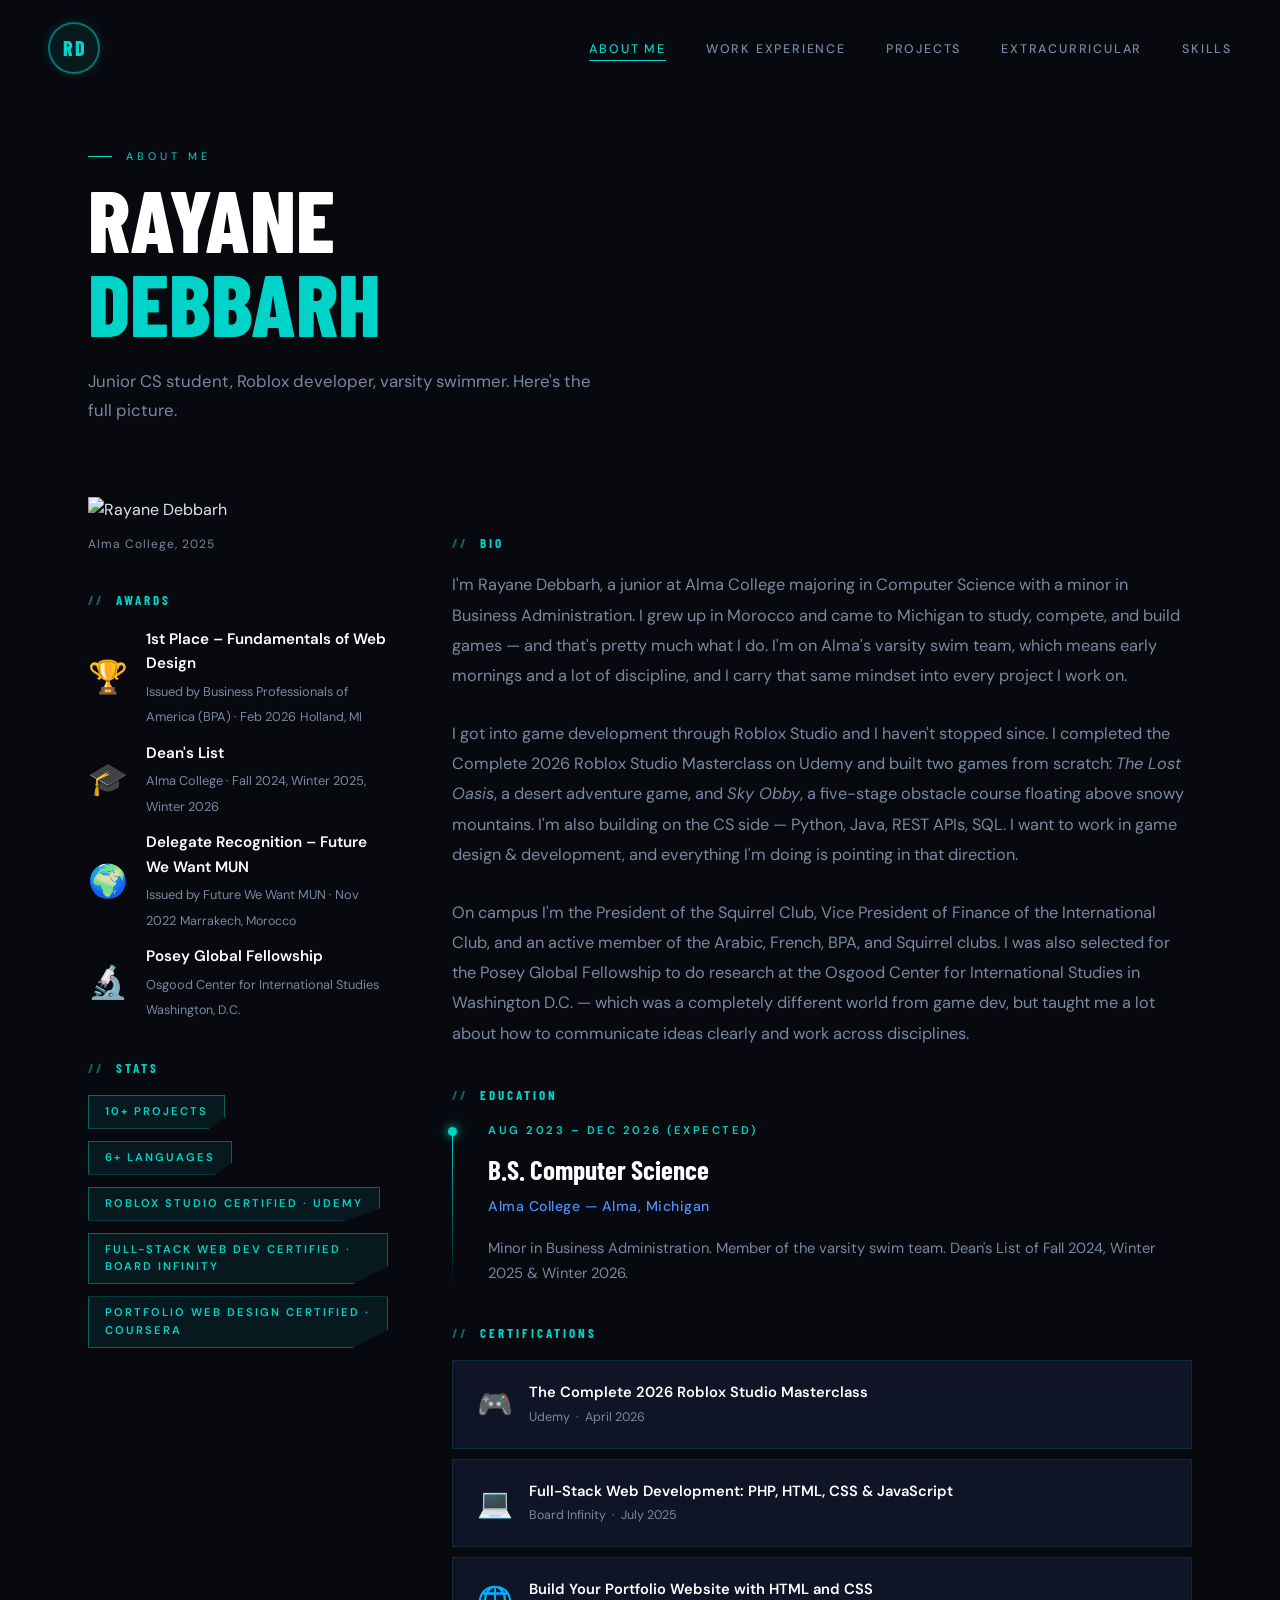
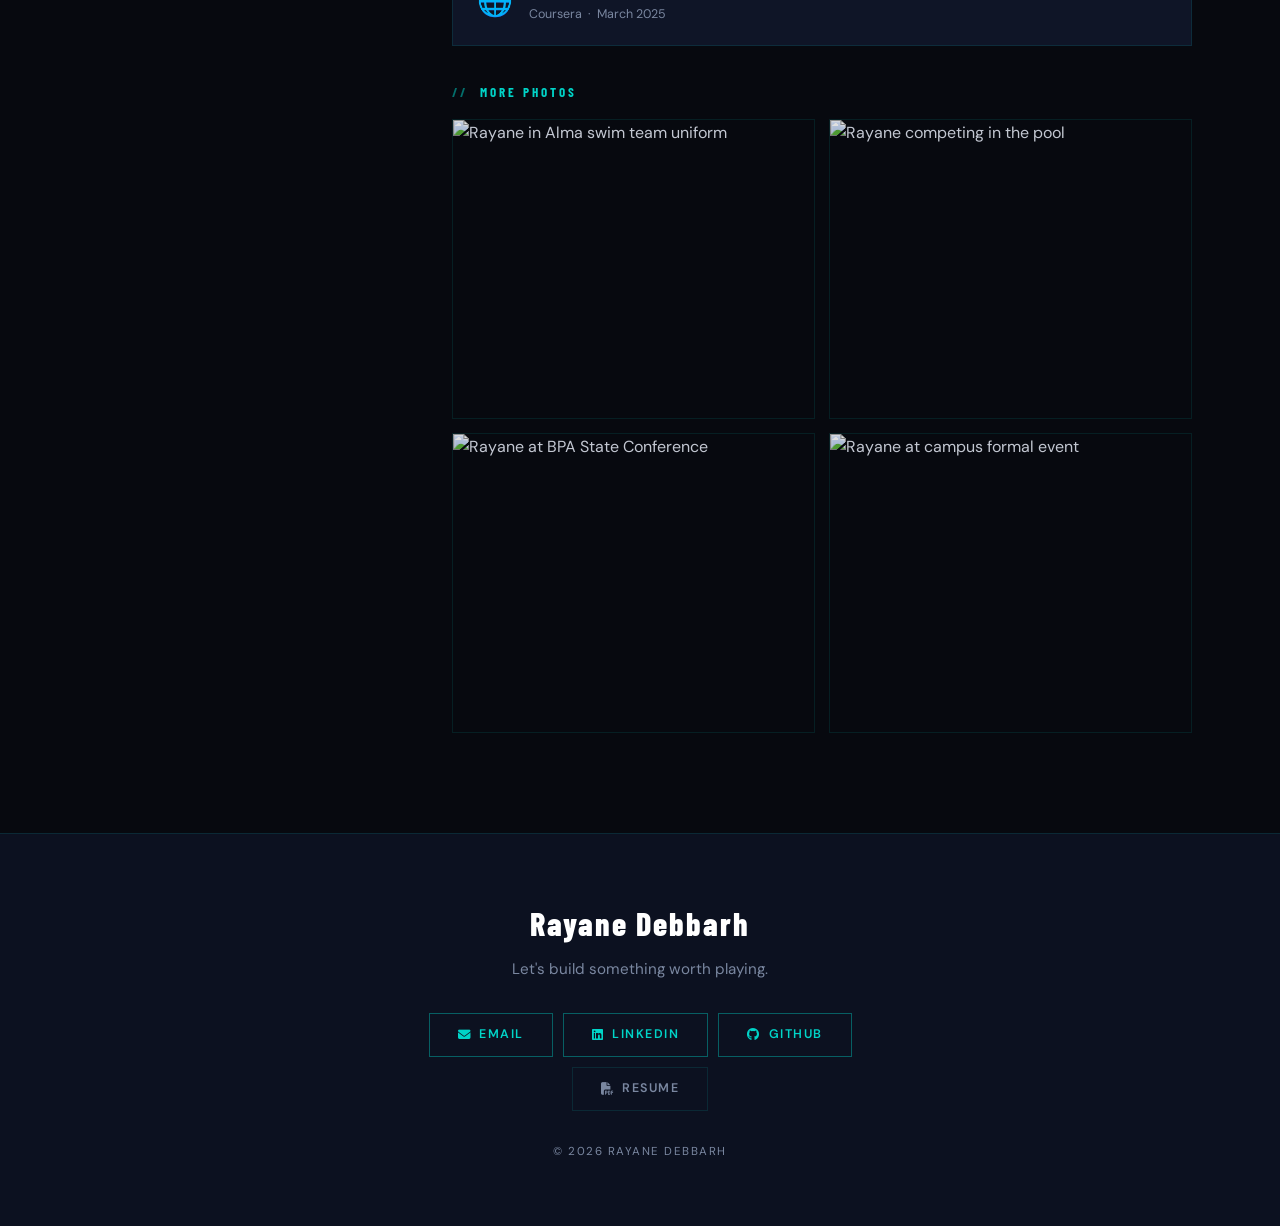
==== about.html @ fa579491 "Add files via upload" ====
<!DOCTYPE html>
<html lang="en">
<head>
  <meta charset="UTF-8" />
  <meta name="viewport" content="width=device-width, initial-scale=1.0" />
  <title>About Me — Rayane Debbarh</title>
  <link rel="stylesheet" href="style.css" />
  <link rel="stylesheet" href="https://cdnjs.cloudflare.com/ajax/libs/font-awesome/6.5.0/css/all.min.css" crossorigin="anonymous" />
</head>
<body>

<div class="page-hero">
  <p class="page-hero-label">About Me</p>
  <h1 class="page-hero-title">RAYANE<br><span class="accent">DEBBARH</span></h1>
  <p class="page-hero-sub">Junior CS student, Roblox developer, varsity swimmer. Here's the full picture.</p>
</div>

<div class="page-content">

  <div class="about-full-grid fade-in">

    <!-- LEFT: Photo column -->
    <div>
      <!-- PRIMARY PHOTO — swap src to change main about portrait -->
      <img src="../uploads/IMG_0826.jpeg" alt="Rayane Debbarh" />
      <p class="about-photo-caption">Alma College, 2025</p>

      <!-- AWARDS block under photo -->
      <p class="about-section-heading">Awards</p>
      <div style="display:flex;flex-direction:column;gap:12px;">
        <div class="award-item">
          <span class="award-icon">🏆</span>
          <div class="award-text">
            <strong>1st Place – Fundamentals of Web Design</strong>
            <span>Issued by Business Professionals of America (BPA) · Feb 2026</span>
            <span style="color:var(--text-muted);font-size:0.78rem;">Holland, MI</span>
          </div>
        </div>
        <div class="award-item">
          <span class="award-icon">🎓</span>
          <div class="award-text">
            <strong>Dean's List</strong>
            <span>Alma College · Fall 2024, Winter 2025, Winter 2026</span>
          </div>
        </div>
        <div class="award-item">
          <span class="award-icon">🌍</span>
          <div class="award-text">
            <strong>Delegate Recognition – Future We Want MUN</strong>
            <span>Issued by Future We Want MUN · Nov 2022</span>
            <span style="color:var(--text-muted);font-size:0.78rem;">Marrakech, Morocco</span>
          </div>
        </div>
        <div class="award-item">
          <span class="award-icon">🔬</span>
          <div class="award-text">
            <strong>Posey Global Fellowship</strong>
            <span>Osgood Center for International Studies</span>
            <span style="color:var(--text-muted);font-size:0.78rem;">Washington, D.C.</span>
          </div>
        </div>
      </div>

      <!-- HUD badges -->
      <p class="about-section-heading">Stats</p>
      <div class="hud-badges" style="flex-direction:column;align-items:flex-start;">
        <span class="hud-badge">10+ Projects</span>
        <span class="hud-badge">6+ Languages</span>
        <span class="hud-badge">Roblox Studio Certified &middot; Udemy</span>
        <span class="hud-badge">Full-Stack Web Dev Certified &middot; Board Infinity</span>
        <span class="hud-badge">Portfolio Web Design Certified &middot; Coursera</span>
      </div>
    </div>

    <!-- RIGHT: Bio column -->
    <div>
      <p class="about-section-heading">Bio</p>
      <p class="about-body-text">
        I'm Rayane Debbarh, a junior at Alma College majoring in Computer Science with a minor in Business Administration. I grew up in Morocco and came to Michigan to study, compete, and build games — and that's pretty much what I do. I'm on Alma's varsity swim team, which means early mornings and a lot of discipline, and I carry that same mindset into every project I work on.
      </p>
      <p class="about-body-text">
        I got into game development through Roblox Studio and I haven't stopped since. I completed the Complete 2026 Roblox Studio Masterclass on Udemy and built two games from scratch: <em>The Lost Oasis</em>, a desert adventure game, and <em>Sky Obby</em>, a five-stage obstacle course floating above snowy mountains. I'm also building on the CS side — Python, Java, REST APIs, SQL. I want to work in game design & development, and everything I'm doing is pointing in that direction.
      </p>
      <p class="about-body-text">
        On campus I'm the President of the Squirrel Club, Vice President of Finance of the International Club, and an active member of the Arabic, French, BPA, and Squirrel clubs. I was also selected for the Posey Global Fellowship to do research at the Osgood Center for International Studies in Washington D.C. — which was a completely different world from game dev, but taught me a lot about how to communicate ideas clearly and work across disciplines.
      </p>

      <p class="about-section-heading">Education</p>
      <div class="timeline" style="margin-top:8px;">
        <div class="timeline-entry">
          <div class="timeline-dot"></div>
          <p class="timeline-date">Aug 2023 – Dec 2026 (Expected)</p>
          <p class="timeline-role">B.S. Computer Science</p>
          <p class="timeline-org">Alma College — Alma, Michigan</p>
          <p class="timeline-desc">Minor in Business Administration. Member of the varsity swim team. Dean's List of Fall 2024, Winter 2025 &amp; Winter 2026.</p>
        </div>
      </div>

      <p class="about-section-heading">Certifications</p>
      <div style="display:flex;flex-direction:column;gap:10px;margin-top:8px;">
        <div class="cert-card">
          <span class="cert-icon">🎮</span>
          <div>
            <p class="cert-name">The Complete 2026 Roblox Studio Masterclass</p>
            <p class="cert-meta">Udemy &nbsp;·&nbsp; April 2026</p>
          </div>
        </div>
        <div class="cert-card">
          <span class="cert-icon">💻</span>
          <div>
            <p class="cert-name">Full-Stack Web Development: PHP, HTML, CSS &amp; JavaScript</p>
            <p class="cert-meta">Board Infinity &nbsp;·&nbsp; July 2025</p>
          </div>
        </div>
        <div class="cert-card">
          <span class="cert-icon">🌐</span>
          <div>
            <p class="cert-name">Build Your Portfolio Website with HTML and CSS</p>
            <p class="cert-meta">Coursera &nbsp;·&nbsp; March 2025</p>
          </div>
        </div>
      </div>

      <p class="about-section-heading">More Photos</p>
      <div style="display:grid;grid-template-columns:repeat(2,1fr);gap:14px;margin-top:12px;">
        <!-- SWIM TEAM UNIFORM — full body shot -->
        <img src="../uploads/IMG_1501.jpeg" alt="Rayane in Alma swim team uniform"
          style="width:100%;height:300px;object-fit:contain;object-position:center top;border:1px solid var(--border);filter:brightness(0.88);" />
        <!-- COMPETITION SWIMMING — in the pool -->
        <img src="../uploads/IMG_1449.jpeg" alt="Rayane competing in the pool"
          style="width:100%;height:300px;object-fit:contain;object-position:center;border:1px solid var(--border);filter:brightness(0.88);" />
        <!-- AWARD CEREMONY — full body at BPA -->
        <img src="../uploads/IMG_1140.jpeg" alt="Rayane at BPA State Conference"
          style="width:100%;height:300px;object-fit:contain;object-position:center top;border:1px solid var(--border);filter:brightness(0.88);" />
        <!-- FORMAL EVENT — full body bow tie -->
        <img src="../uploads/IMG_0907.jpeg" alt="Rayane at campus formal event"
          style="width:100%;height:300px;object-fit:contain;object-position:center top;border:1px solid var(--border);filter:brightness(0.88);" />
      </div>
    </div>

  </div>
</div>

<script src="shared.js?v=3"></script>
</body>
</html>
---- style.css ----
@import url('https://fonts.googleapis.com/css2?family=Barlow+Condensed:wght@400;600;700;800&family=DM+Sans:ital,opsz,wght@0,9..40,300;0,9..40,400;0,9..40,500;0,9..40,600;1,9..40,400&display=swap');

:root {
  --bg: #07090f;
  --bg-card: #0c1120;
  --bg-card-2: #0f1527;
  --border: rgba(0,212,200,0.12);
  --teal: #00d4c8;
  --teal-dim: rgba(0,212,200,0.08);
  --blue: #4f8eff;
  --text: #dde2ee;
  --text-muted: #7a87a0;
  --heading: 'Barlow Condensed', sans-serif;
  --body: 'DM Sans', sans-serif;
}

*, *::before, *::after { margin: 0; padding: 0; box-sizing: border-box; }
html { scroll-behavior: smooth; }
body { background: var(--bg); color: var(--text); font-family: var(--body); line-height: 1.6; overflow-x: hidden; }
img { display: block; max-width: 100%; }
a { color: inherit; }

/* ─── NAVBAR ─────────────────────────────────────────────── */
.navbar {
  position: fixed; top: 0; left: 0; right: 0; z-index: 200;
  padding: 22px 48px;
  transition: background 0.35s, padding 0.35s, border-color 0.35s;
  border-bottom: 1px solid transparent;
}
.navbar.scrolled {
  background: rgba(7,9,15,0.90);
  backdrop-filter: blur(20px);
  padding: 14px 48px;
  border-bottom-color: var(--border);
}
.nav-inner { max-width: 1200px; margin: 0 auto; display: flex; align-items: center; justify-content: space-between; }
.nav-logo {
  font-family: var(--heading); font-size: 1.5rem; font-weight: 800;
  color: var(--teal); text-decoration: none; letter-spacing: 3px;
}
.nav-links { display: flex; gap: 40px; list-style: none; }
.nav-links a {
  color: var(--text-muted); text-decoration: none;
  font-size: 0.78rem; font-weight: 500; letter-spacing: 1.8px; text-transform: uppercase;
  transition: color 0.2s; position: relative; padding-bottom: 2px;
}
.nav-links a::after {
  content: ''; position: absolute; bottom: -2px; left: 0; width: 0; height: 1px;
  background: var(--teal); transition: width 0.25s;
}
.nav-links a:hover, .nav-links a.active { color: var(--teal); }
.nav-links a:hover::after, .nav-links a.active::after { width: 100%; }
.nav-hamburger { display: none; background: none; border: 1px solid var(--border); color: var(--text); width: 36px; height: 36px; cursor: pointer; font-size: 1rem; transition: border-color 0.2s; }
.nav-hamburger:hover { border-color: var(--teal); color: var(--teal); }

/* ─── BUTTONS ─────────────────────────────────────────────── */
.btn {
  display: inline-flex; align-items: center; gap: 8px;
  padding: 11px 28px; font-family: var(--body); font-size: 0.78rem;
  font-weight: 600; letter-spacing: 1.5px; text-transform: uppercase;
  text-decoration: none; cursor: pointer; border: none; transition: all 0.22s;
}
.btn-primary {
  background: var(--teal); color: #07090f;
  clip-path: polygon(0 0, 100% 0, 100% 72%, 93% 100%, 0 100%);
}
.btn-primary:hover { background: #00ece4; transform: translateY(-2px); }
.btn-outline {
  background: transparent; color: var(--teal);
  border: 1px solid rgba(0,212,200,0.4);
}
.btn-outline:hover { background: var(--teal-dim); border-color: var(--teal); }
.btn-ghost { background: transparent; color: var(--text-muted); border: 1px solid var(--border); }
.btn-ghost:hover { color: var(--text); border-color: rgba(255,255,255,0.2); }

/* ─── HERO ─────────────────────────────────────────────────── */
.hero {
  position: relative; min-height: 100vh;
  display: flex; align-items: center; overflow: hidden;
}
#hero-canvas { position: absolute; inset: 0; z-index: 0; }
.hero-scanlines {
  position: absolute; inset: 0; z-index: 1; pointer-events: none;
  background-image: repeating-linear-gradient(0deg, transparent, transparent 3px, rgba(0,0,0,0.08) 3px, rgba(0,0,0,0.08) 4px);
}
.hero-grid-overlay {
  position: absolute; inset: 0; z-index: 1; pointer-events: none;
  background-image: linear-gradient(rgba(0,212,200,0.025) 1px, transparent 1px), linear-gradient(90deg, rgba(0,212,200,0.025) 1px, transparent 1px);
  background-size: 64px 64px;
}
.hero-inner {
  position: relative; z-index: 2;
  max-width: 1200px; margin: 0 auto; padding: 0 48px;
  display: flex; align-items: center; gap: 80px; width: 100%;
}
.hero-text { flex: 1; }
.hero-eyebrow {
  font-size: 0.7rem; font-weight: 600; letter-spacing: 4px; text-transform: uppercase;
  color: var(--teal); margin-bottom: 18px;
  display: flex; align-items: center; gap: 14px;
}
.hero-eyebrow::before { content: ''; width: 32px; height: 1px; background: var(--teal); flex-shrink: 0; }
.hero-name {
  font-family: var(--heading); font-size: clamp(3.8rem, 8.5vw, 7.5rem);
  font-weight: 800; line-height: 0.93; letter-spacing: -1px; color: #fff; margin-bottom: 14px;
}
.hero-name .accent { color: var(--teal); }
.hero-title {
  font-family: var(--heading); font-size: clamp(1.1rem, 2.5vw, 1.7rem);
  font-weight: 600; color: var(--blue); letter-spacing: 3px; text-transform: uppercase; margin-bottom: 26px;
}
.hero-tagline { font-size: 1.05rem; color: var(--text-muted); max-width: 440px; margin-bottom: 42px; line-height: 1.75; text-wrap: pretty; }
.hero-cta { display: flex; gap: 14px; flex-wrap: wrap; }
.hero-photo { flex-shrink: 0; width: 320px; }
.hero-photo-frame {
  position: relative;
  width: 100%;
}
.hero-photo-frame img {
  width: 100%; max-height: 420px; object-fit: contain;
  filter: grayscale(12%) contrast(1.05);
  clip-path: polygon(0 0, 100% 0, 100% 87%, 87% 100%, 0 100%);
  border: 1px solid var(--border); background: transparent;
}
.hero-photo-frame::after {
  content: ''; position: absolute; bottom: -8px; right: -8px;
  width: 100%; height: 100%;
  border: 1px solid rgba(0,212,200,0.2);
  clip-path: polygon(0 0, 100% 0, 100% 87%, 87% 100%, 0 100%);
  z-index: -1;
}

/* ─── SECTION SHARED ─────────────────────────────────────── */
.section { padding: 100px 48px; max-width: 1200px; margin: 0 auto; }
.section-header { margin-bottom: 56px; }
.section-label {
  font-size: 0.68rem; font-weight: 600; letter-spacing: 4px;
  text-transform: uppercase; color: var(--teal); margin-bottom: 10px;
}
.section-title {
  font-family: var(--heading); font-size: clamp(2rem, 5vw, 3.6rem);
  font-weight: 800; color: #fff; line-height: 0.97; letter-spacing: -0.5px;
}
.section-title .accent { color: var(--teal); }
.section-rule { width: 56px; height: 2px; background: linear-gradient(90deg, var(--teal), transparent); margin-top: 16px; }
.section-footer { margin-top: 50px; display: flex; justify-content: center; }

/* ─── FADE IN ─────────────────────────────────────────────── */
.fade-in { opacity: 0; transform: translateY(28px); transition: opacity 0.65s ease, transform 0.65s ease; }
.fade-in.visible { opacity: 1; transform: none; }
.fade-in.delay-1 { transition-delay: 0.1s; }
.fade-in.delay-2 { transition-delay: 0.2s; }
.fade-in.delay-3 { transition-delay: 0.3s; }

/* ─── ABOUT PREVIEW ──────────────────────────────────────── */
.about-preview-grid { display: grid; grid-template-columns: 260px 1fr; gap: 56px; align-items: center; }
.about-preview-photo img {
  width: 100%; max-height: 340px; object-fit: contain;
  background: #000;
  clip-path: polygon(0 0, 100% 0, 100% 88%, 88% 100%, 0 100%);
  border: 1px solid var(--border); filter: grayscale(10%);
}
.about-bio { font-size: 1.02rem; color: var(--text-muted); line-height: 1.82; margin-bottom: 28px; text-wrap: pretty; }
.hud-badges { display: flex; gap: 12px; flex-wrap: wrap; margin-bottom: 28px; }
.hud-badge {
  padding: 7px 16px; border: 1px solid rgba(0,212,200,0.4); color: var(--teal);
  font-size: 0.7rem; font-weight: 600; letter-spacing: 2px; text-transform: uppercase;
  background: var(--teal-dim);
  clip-path: polygon(0 0, 100% 0, 100% 65%, 88% 100%, 0 100%);
}

/* ─── AWARDS STRIP ───────────────────────────────────────── */
.awards-strip {
  background: var(--bg-card); border-top: 1px solid var(--border); border-bottom: 1px solid var(--border);
  padding: 44px 48px;
}
.awards-strip-inner { max-width: 1200px; margin: 0 auto; display: flex; gap: 64px; flex-wrap: wrap; align-items: center; }
.award-item { display: flex; align-items: center; gap: 18px; }
.award-icon { font-size: 2rem; }
.award-text strong { display: block; color: #fff; font-weight: 600; font-size: 0.95rem; margin-bottom: 2px; }
.award-text span { color: var(--text-muted); font-size: 0.8rem; }

/* ─── TIMELINE ───────────────────────────────────────────── */
.timeline { position: relative; padding-left: 36px; }
.timeline::before {
  content: ''; position: absolute; left: 0; top: 8px; bottom: 0; width: 1px;
  background: linear-gradient(to bottom, var(--teal) 0%, transparent 100%);
}
.timeline-entry { position: relative; margin-bottom: 52px; padding-bottom: 52px; border-bottom: 1px solid var(--border); }
.timeline-entry:last-child { border-bottom: none; margin-bottom: 0; padding-bottom: 0; }
.timeline-dot {
  position: absolute; left: -40px; top: 5px;
  width: 9px; height: 9px; border-radius: 50%;
  background: var(--teal); box-shadow: 0 0 10px var(--teal), 0 0 20px rgba(0,212,200,0.3);
}
.timeline-date { font-size: 0.7rem; font-weight: 600; letter-spacing: 2.5px; text-transform: uppercase; color: var(--teal); margin-bottom: 8px; }
.timeline-role { font-family: var(--heading); font-size: 1.7rem; font-weight: 700; color: #fff; margin-bottom: 4px; }
.timeline-org { color: var(--blue); font-size: 0.88rem; font-weight: 500; margin-bottom: 18px; letter-spacing: 0.5px; }
.timeline-desc { color: var(--text-muted); font-size: 0.92rem; line-height: 1.75; }
.timeline-bullets { color: var(--text-muted); font-size: 0.92rem; line-height: 1.75; padding-left: 18px; }
.timeline-bullets li { margin-bottom: 6px; }

/* ─── PROJECT CARDS ──────────────────────────────────────── */
.projects-grid { display: grid; grid-template-columns: repeat(2, 1fr); gap: 24px; }
.projects-grid.three-col { grid-template-columns: repeat(3, 1fr); }
.project-card {
  background: var(--bg-card); border: 1px solid var(--border);
  overflow: hidden; transition: border-color 0.25s, transform 0.25s, box-shadow 0.25s;
  position: relative; display: flex; flex-direction: column;
}
.project-card:hover {
  border-color: var(--teal); transform: translateY(-4px);
  box-shadow: 0 16px 48px rgba(0,212,200,0.1);
}
.project-card.featured { grid-column: span 1; }
.project-thumb {
  width: 100%; height: 220px; object-fit: contain;
  background: #000; display: block;
  filter: brightness(0.82); transition: filter 0.3s;
}
.project-card:hover .project-thumb { filter: brightness(0.97); }
.project-thumb-placeholder {
  width: 100%; height: 200px;
  background: repeating-linear-gradient(45deg, #0d1221, #0d1221 8px, #111829 8px, #111829 16px);
  display: flex; align-items: center; justify-content: center;
  font-size: 0.72rem; color: var(--text-muted); letter-spacing: 1px; font-family: monospace;
  text-align: center; padding: 20px;
}
.project-body { padding: 22px; flex: 1; display: flex; flex-direction: column; }
.project-type { font-size: 0.63rem; letter-spacing: 3px; text-transform: uppercase; color: var(--teal); margin-bottom: 8px; }
.project-name { font-family: var(--heading); font-size: 1.5rem; font-weight: 700; color: #fff; margin-bottom: 8px; }
.project-desc { font-size: 0.875rem; color: var(--text-muted); line-height: 1.65; margin-bottom: 16px; flex: 1; text-wrap: pretty; }
.tag-list { display: flex; gap: 6px; flex-wrap: wrap; margin-bottom: 18px; }
.tag {
  padding: 3px 10px; font-size: 0.65rem; font-weight: 600; letter-spacing: 1px; text-transform: uppercase;
  background: rgba(79,142,255,0.08); color: var(--blue); border: 1px solid rgba(79,142,255,0.2);
}
.tag.teal { background: var(--teal-dim); color: var(--teal); border-color: rgba(0,212,200,0.25); }
.project-link {
  font-size: 0.75rem; font-weight: 600; letter-spacing: 1.5px; text-transform: uppercase;
  color: var(--teal); text-decoration: none; display: inline-flex; align-items: center; gap: 6px;
  transition: gap 0.2s; margin-top: auto;
}
.project-link:hover { gap: 10px; }

/* ─── SKILLS ─────────────────────────────────────────────── */
.skills-preview-grid { display: grid; grid-template-columns: repeat(auto-fill, minmax(230px, 1fr)); gap: 20px; }
.skill-group { background: var(--bg-card); border: 1px solid var(--border); padding: 24px; transition: border-color 0.22s; }
.skill-group:hover { border-color: rgba(0,212,200,0.35); }
.skill-group-label { font-size: 0.65rem; font-weight: 700; letter-spacing: 3px; text-transform: uppercase; color: var(--teal); margin-bottom: 16px; }
.skill-pills { display: flex; flex-wrap: wrap; gap: 7px; }
.skill-pill {
  padding: 5px 12px; font-size: 0.76rem; font-weight: 500;
  background: rgba(255,255,255,0.03); color: var(--text); border: 1px solid var(--border);
  transition: border-color 0.2s, color 0.2s;
}
.skill-pill:hover { border-color: var(--teal); color: var(--teal); }

/* ─── EXTRAS CARDS ───────────────────────────────────────── */
.extras-grid { display: grid; grid-template-columns: repeat(auto-fill, minmax(300px, 1fr)); gap: 24px; }
.extra-card { background: var(--bg-card); border: 1px solid var(--border); overflow: hidden; transition: border-color 0.25s, transform 0.25s; }
.extra-card:hover { border-color: var(--teal); transform: translateY(-4px); }
.extra-thumb {
  width: 100%; height: 280px; object-fit: contain;
  background: #000; display: block;
  filter: brightness(0.7) saturate(0.8); transition: filter 0.3s;
}
.extra-card:hover .extra-thumb { filter: brightness(0.85) saturate(0.9); }
.extra-body { padding: 22px; }
.extra-title { font-family: var(--heading); font-size: 1.45rem; font-weight: 700; color: #fff; margin-bottom: 5px; }
.extra-sub { color: var(--teal); font-size: 0.7rem; font-weight: 600; letter-spacing: 2.5px; text-transform: uppercase; margin-bottom: 12px; }
.extra-desc { color: var(--text-muted); font-size: 0.87rem; line-height: 1.65; }

/* ─── FOOTER ─────────────────────────────────────────────── */
.site-footer { background: var(--bg-card); border-top: 1px solid var(--border); padding: 64px 48px; text-align: center; }
.footer-inner { max-width: 560px; margin: 0 auto; }
.footer-name { font-family: var(--heading); font-size: 2rem; font-weight: 800; color: #fff; letter-spacing: 2px; margin-bottom: 8px; }
.footer-tagline { color: var(--text-muted); font-size: 0.95rem; margin-bottom: 32px; }
.footer-links { display: flex; gap: 10px; justify-content: center; flex-wrap: wrap; margin-bottom: 32px; }
.footer-copy { color: var(--text-muted); font-size: 0.72rem; letter-spacing: 1.5px; text-transform: uppercase; }

/* ─── PAGE HERO ──────────────────────────────────────────── */
.page-hero { padding: 148px 48px 72px; max-width: 1200px; margin: 0 auto; }
.page-hero-label {
  font-size: 0.68rem; letter-spacing: 4px; text-transform: uppercase; color: var(--teal);
  margin-bottom: 12px; display: flex; align-items: center; gap: 14px;
}
.page-hero-label::before { content: ''; width: 24px; height: 1px; background: var(--teal); }
.page-hero-title {
  font-family: var(--heading); font-size: clamp(3rem, 7vw, 5.5rem);
  font-weight: 800; color: #fff; line-height: 0.95; margin-bottom: 22px;
}
.page-hero-title .accent { color: var(--teal); }
.page-hero-sub { color: var(--text-muted); font-size: 1.05rem; max-width: 540px; line-height: 1.75; text-wrap: pretty; }
.page-content { max-width: 1200px; margin: 0 auto; padding: 0 48px 100px; }

/* ─── ABOUT FULL ─────────────────────────────────────────── */
.about-full-grid { display: grid; grid-template-columns: 300px 1fr; gap: 64px; align-items: start; }
.about-full-photo img {
  width: 100%; height: auto; object-fit: contain; background: #000;
  border: 1px solid var(--border);
  clip-path: polygon(0 0, 100% 0, 100% 88%, 88% 100%, 0 100%); filter: grayscale(8%);
}
.about-photo-caption { color: var(--text-muted); font-size: 0.75rem; margin-top: 12px; letter-spacing: 1px; }
.about-body-text { font-size: 1.02rem; color: var(--text-muted); line-height: 1.85; margin-bottom: 28px; text-wrap: pretty; }
.about-section-heading {
  font-family: var(--heading); font-size: 0.82rem; font-weight: 700;
  letter-spacing: 3px; text-transform: uppercase; color: var(--teal);
  margin-bottom: 16px; margin-top: 36px;
  display: flex; align-items: center; gap: 12px;
}
.about-section-heading::before { content: '//'; opacity: 0.5; }
.about-extra-photos { display: grid; grid-template-columns: repeat(2, 1fr); gap: 12px; margin-top: 20px; }
.about-extra-photos img { width: 100%; height: 300px; object-fit: contain; background: #000; filter: brightness(0.8); border: 1px solid var(--border); }

/* ─── SKILLS FULL ────────────────────────────────────────── */
.skills-tree { display: grid; grid-template-columns: repeat(auto-fill, minmax(270px, 1fr)); gap: 20px; }
.skills-node { background: var(--bg-card); border: 1px solid var(--border); padding: 28px; transition: border-color 0.22s; }
.skills-node:hover { border-color: rgba(0,212,200,0.3); }
.skills-node-head {
  display: flex; align-items: center; gap: 12px;
  padding-bottom: 18px; margin-bottom: 20px; border-bottom: 1px solid var(--border);
}
.skills-node-icon { font-size: 1.4rem; }
.skills-node-title { font-family: var(--heading); font-size: 0.88rem; font-weight: 700; letter-spacing: 3px; text-transform: uppercase; color: var(--teal); }
.cert-card {
  background: var(--bg-card-2); border: 1px solid var(--border);
  padding: 20px 24px; display: flex; align-items: center; gap: 16px;
  transition: border-color 0.22s;
}
.cert-card:hover { border-color: var(--teal); }
.cert-icon { font-size: 1.8rem; }
.cert-name { color: #fff; font-weight: 600; font-size: 0.92rem; margin-bottom: 3px; }
.cert-meta { color: var(--text-muted); font-size: 0.78rem; }

/* ─── DIVIDER ────────────────────────────────────────────── */
.full-divider { border: none; border-top: 1px solid var(--border); margin: 0; }

/* ─── RESPONSIVE ─────────────────────────────────────────── */
@media (max-width: 960px) {
  .hero-inner { flex-direction: column-reverse; text-align: center; gap: 40px; padding: 0 32px; }
  .hero-photo { width: 240px; }
  .hero-eyebrow { justify-content: center; }
  .hero-tagline { margin-left: auto; margin-right: auto; }
  .hero-cta { justify-content: center; }
  .about-preview-grid { grid-template-columns: 1fr; }
  .about-preview-photo { max-width: 260px; margin: 0 auto; }
  .about-full-grid { grid-template-columns: 1fr; }
  .projects-grid { grid-template-columns: 1fr; }
  .projects-grid.three-col { grid-template-columns: repeat(2, 1fr); }
}
@media (max-width: 700px) {
  .navbar { padding: 16px 24px; }
  .navbar.scrolled { padding: 12px 24px; }
  .nav-links {
    display: none; position: fixed; top: 0; left: 0; right: 0; bottom: 0;
    background: rgba(7,9,15,0.98); flex-direction: column; align-items: center;
    justify-content: center; gap: 32px; z-index: 199;
  }
  .nav-links a { font-size: 1.1rem; letter-spacing: 3px; }
  .nav-links.open { display: flex; }
  .nav-hamburger { display: block; }
  .section { padding: 64px 24px; }
  .page-hero { padding: 120px 24px 56px; }
  .page-content { padding: 0 24px 72px; }
  .awards-strip { padding: 32px 24px; }
  .awards-strip-inner { gap: 32px; }
  .site-footer { padding: 48px 24px; }
  .projects-grid.three-col { grid-template-columns: 1fr; }
  .hero-photo-frame img { height: 300px; }
}
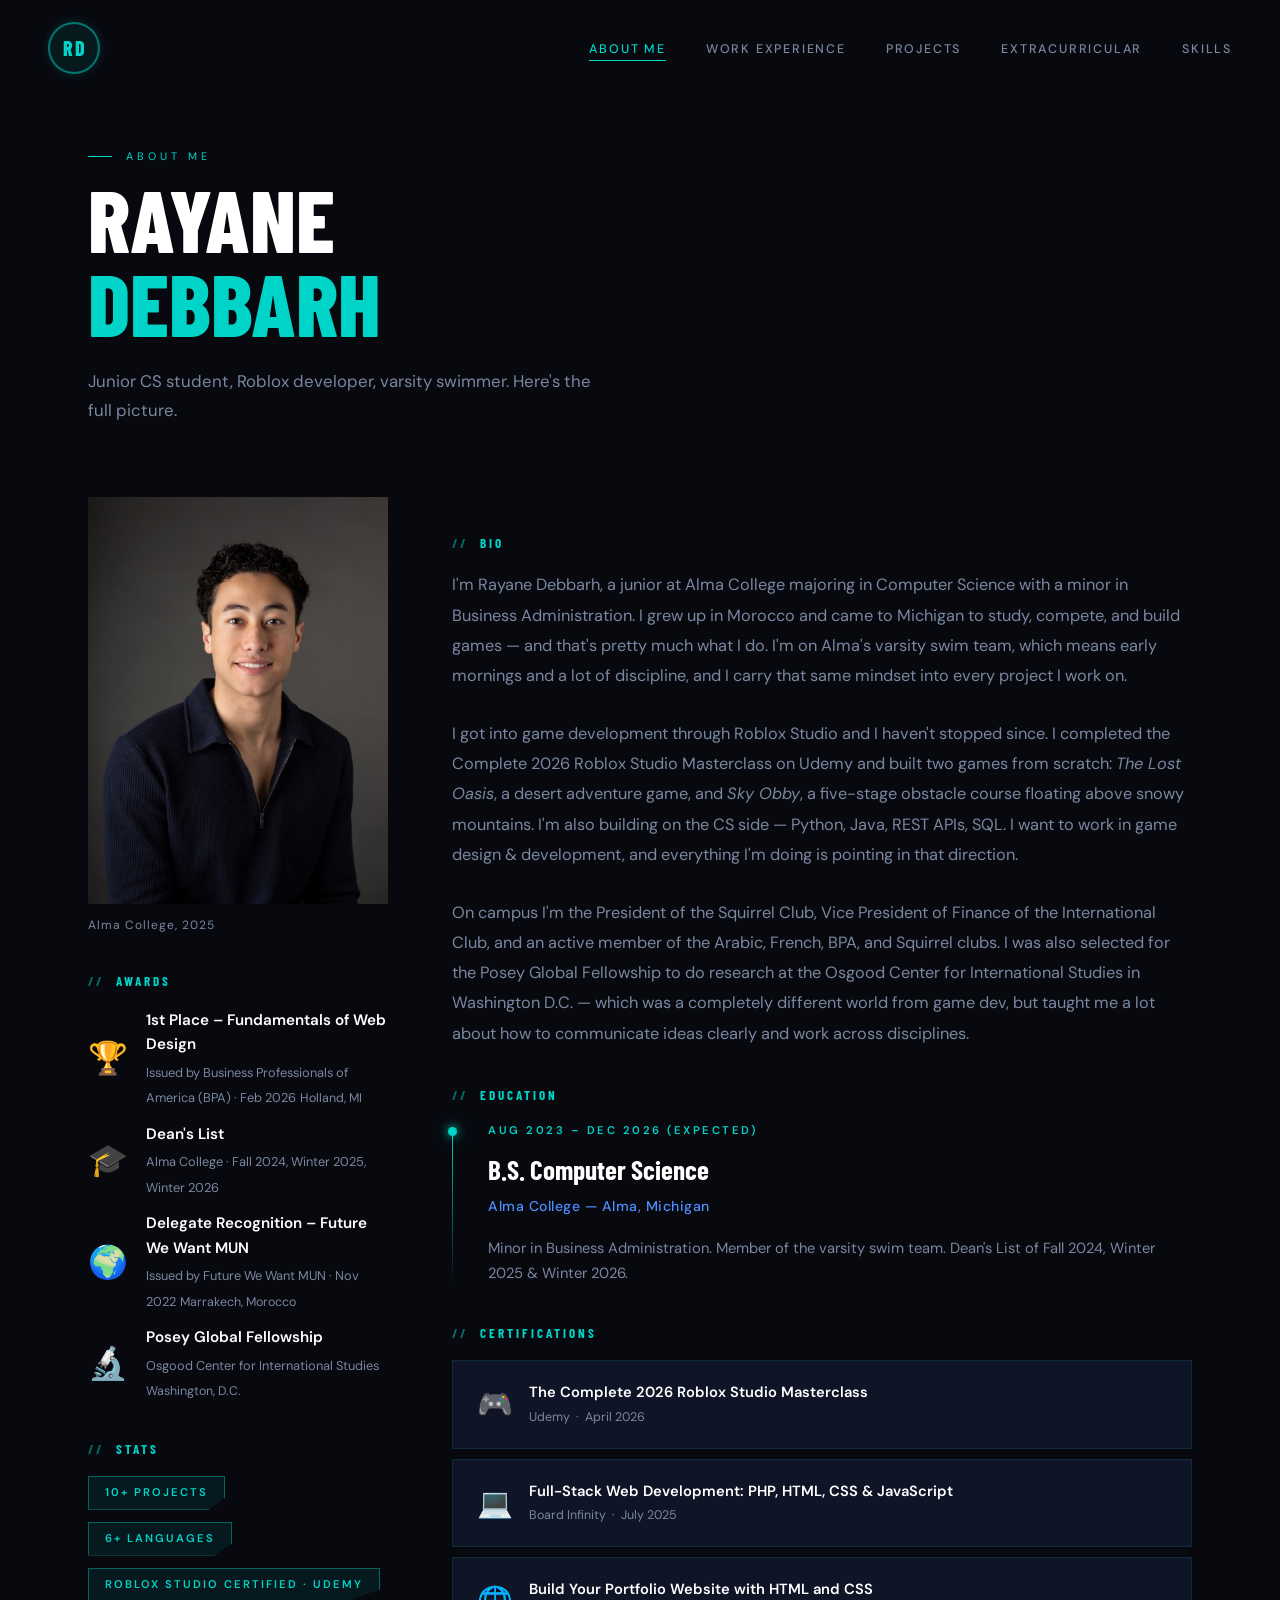
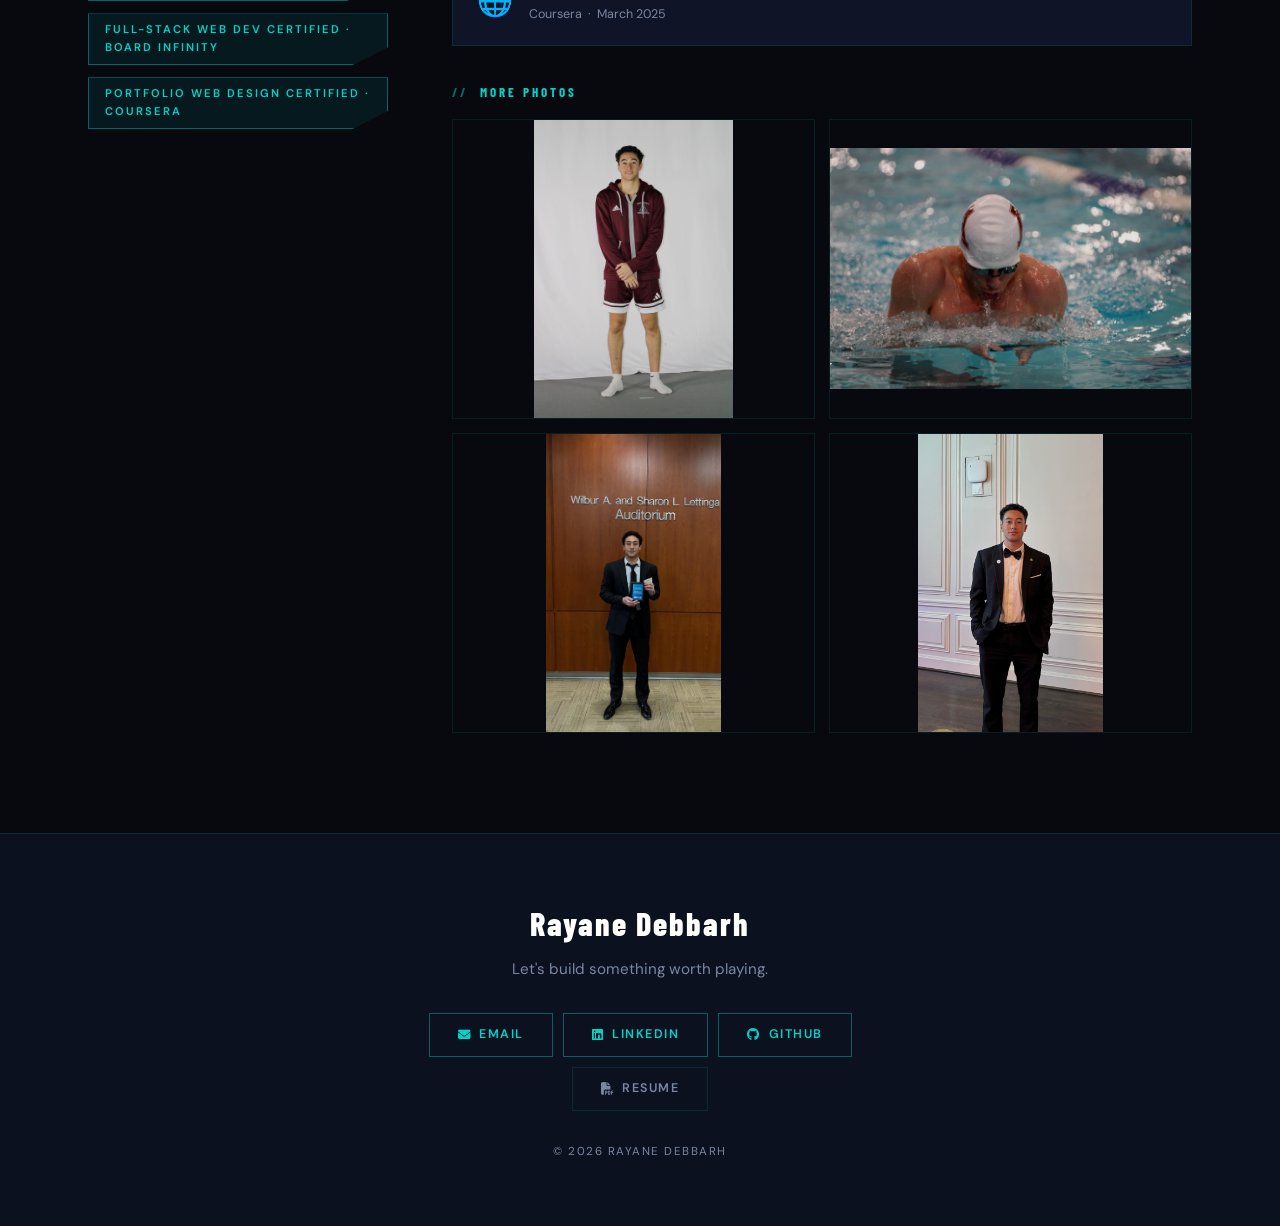
==== commit 5ae4873d: "Add favicon to html files" ====
--- a/about.html
+++ b/about.html
@@ -4,6 +4,10 @@
   <meta charset="UTF-8" />
   <meta name="viewport" content="width=device-width, initial-scale=1.0" />
   <title>About Me — Rayane Debbarh</title>
+  <link rel="icon" type="image/png" href="favicon-96x96.png" sizes="96x96" />
+  <link rel="icon" type="image/svg+xml" href="favicon.svg" />
+  <link rel="shortcut icon" href="favicon.ico" />
+  <link rel="apple-touch-icon" sizes="180x180" href="apple-touch-icon.png" />
   <link rel="stylesheet" href="style.css" />
   <link rel="stylesheet" href="https://cdnjs.cloudflare.com/ajax/libs/font-awesome/6.5.0/css/all.min.css" crossorigin="anonymous" />
 </head>
